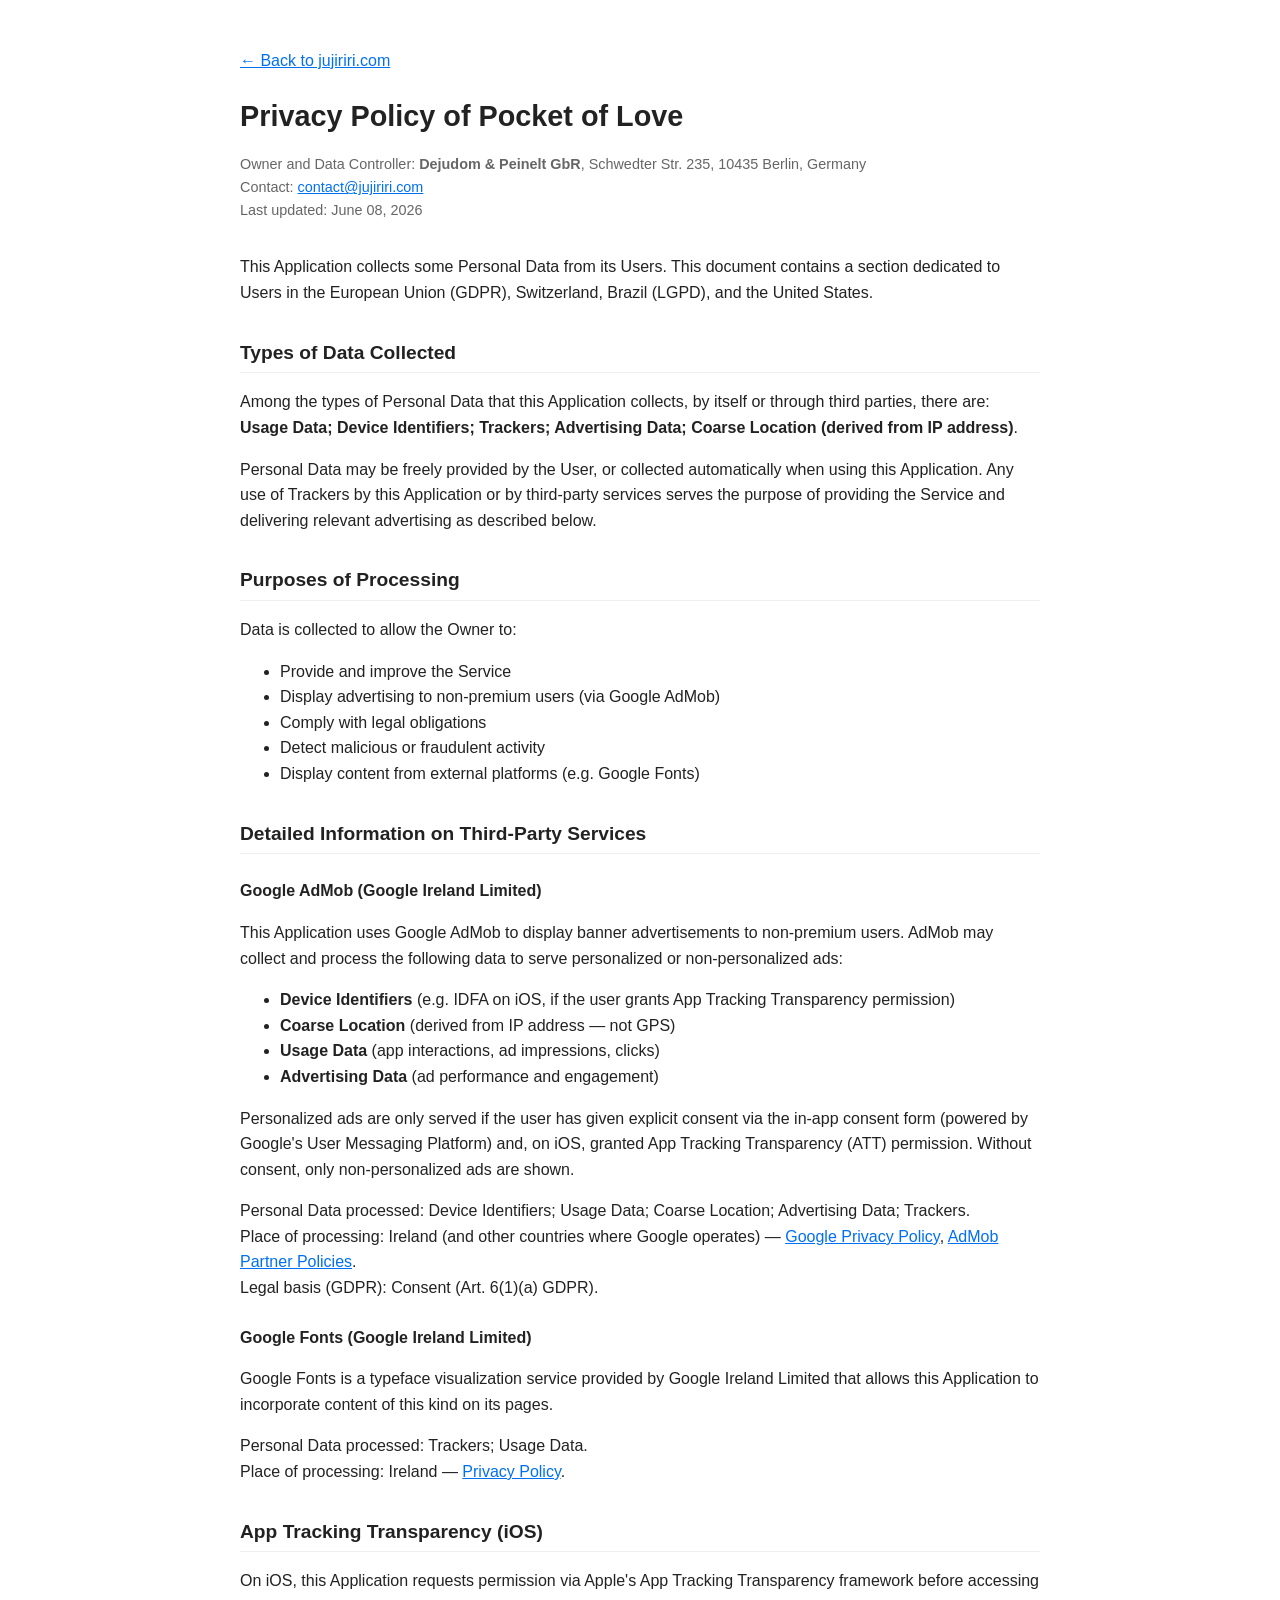
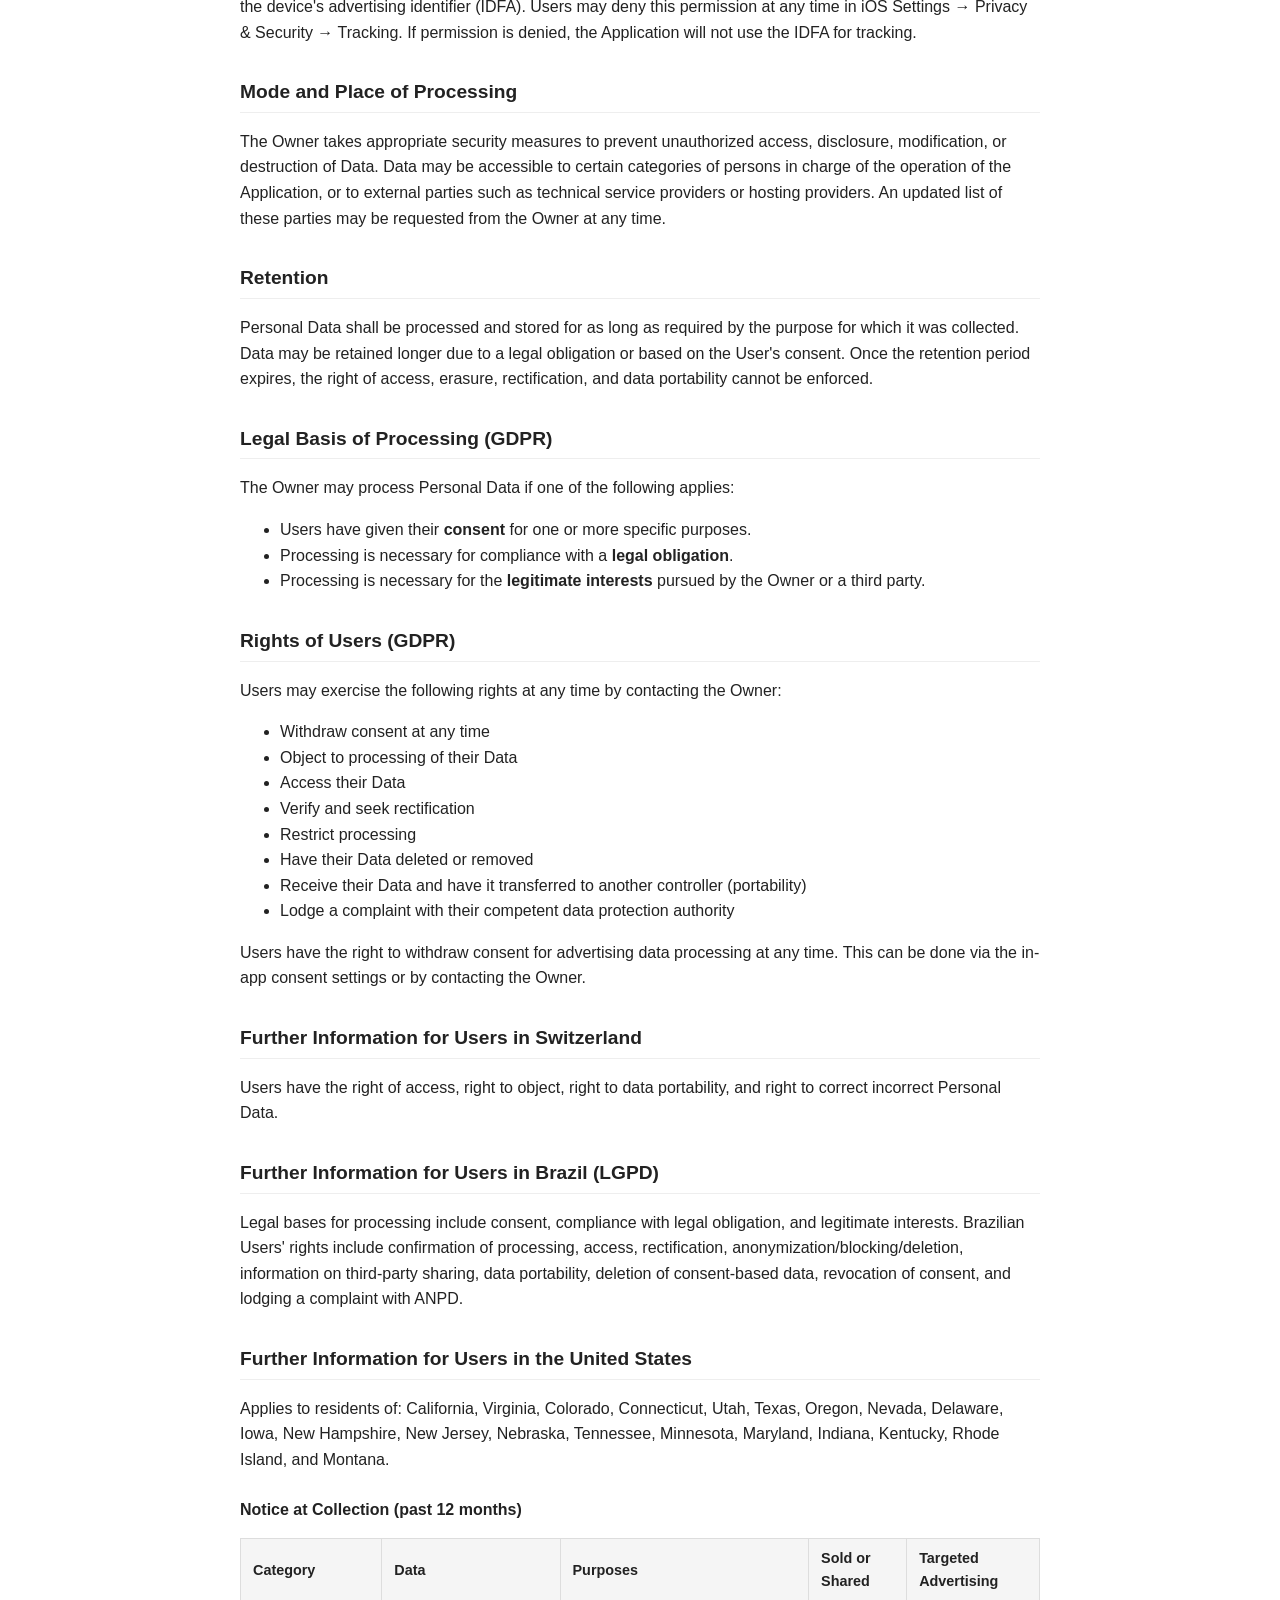
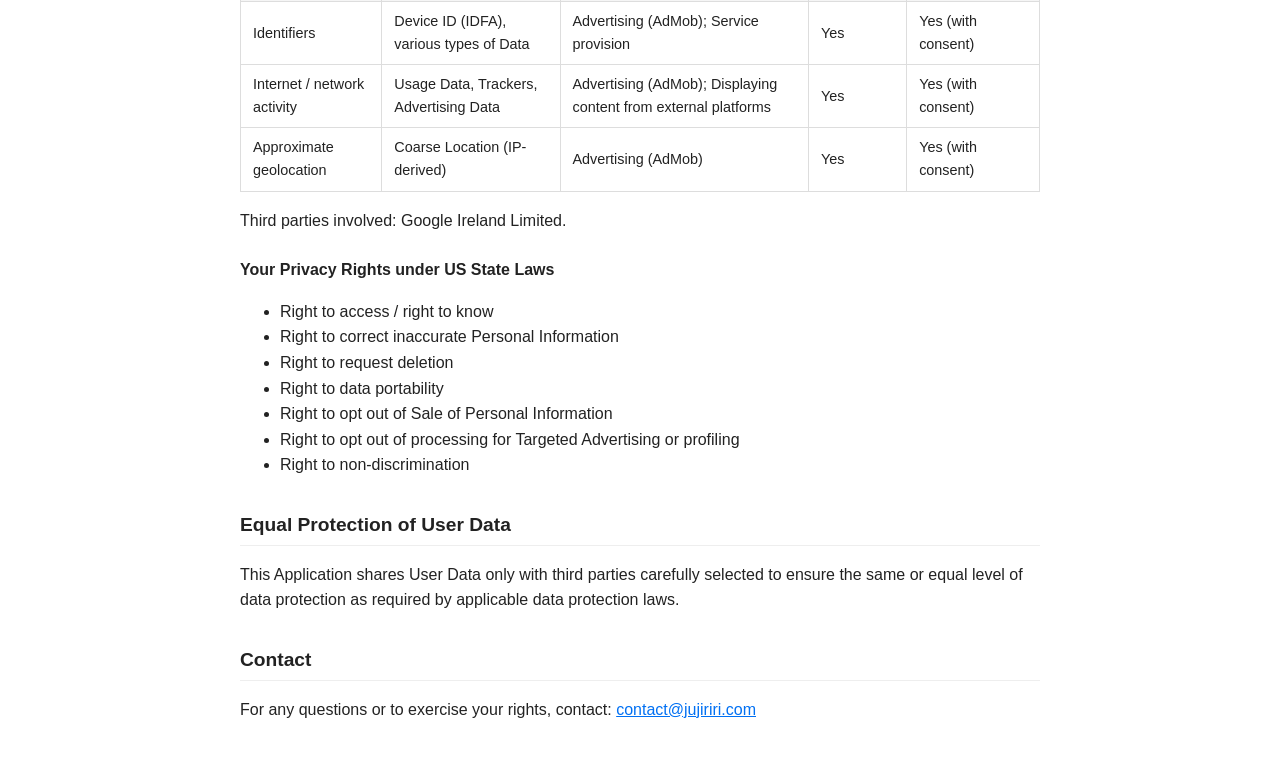
==== privacy-policy.html @ 614e5a9e "use own privacy policy" ====
<!DOCTYPE html>
<html lang="en">
<head>
  <meta charset="UTF-8" />
  <meta name="viewport" content="width=device-width, initial-scale=1.0" />
  <title>Privacy Policy – Pocket of Love</title>
  <style>
    body { font-family: -apple-system, BlinkMacSystemFont, "Segoe UI", sans-serif; max-width: 800px; margin: 0 auto; padding: 2rem 1.5rem; color: #222; line-height: 1.6; }
    h1 { font-size: 1.8rem; margin-bottom: 0.25rem; }
    h2 { font-size: 1.2rem; margin-top: 2rem; border-bottom: 1px solid #eee; padding-bottom: 0.25rem; }
    h3 { font-size: 1rem; margin-top: 1.5rem; }
    table { border-collapse: collapse; width: 100%; margin: 1rem 0; font-size: 0.9rem; }
    th, td { border: 1px solid #ddd; padding: 0.5rem 0.75rem; text-align: left; }
    th { background: #f5f5f5; }
    a { color: #0070f3; }
    .meta { color: #666; font-size: 0.9rem; margin-bottom: 2rem; }
  </style>
</head>
<body>

<p><a href="index.html">← Back to jujiriri.com</a></p>

<h1>Privacy Policy of Pocket of Love</h1>
<p class="meta">
  Owner and Data Controller: <strong>Dejudom &amp; Peinelt GbR</strong>, Schwedter Str. 235, 10435 Berlin, Germany<br>
  Contact: <a href="mailto:contact@jujiriri.com">contact@jujiriri.com</a><br>
  Last updated: June 08, 2026
</p>

<p>This Application collects some Personal Data from its Users. This document contains a section dedicated to Users in the European Union (GDPR), Switzerland, Brazil (LGPD), and the United States.</p>

<h2>Types of Data Collected</h2>
<p>Among the types of Personal Data that this Application collects, by itself or through third parties, there are: <strong>Usage Data; Device Identifiers; Trackers; Advertising Data; Coarse Location (derived from IP address)</strong>.</p>
<p>Personal Data may be freely provided by the User, or collected automatically when using this Application. Any use of Trackers by this Application or by third-party services serves the purpose of providing the Service and delivering relevant advertising as described below.</p>

<h2>Purposes of Processing</h2>
<p>Data is collected to allow the Owner to:</p>
<ul>
  <li>Provide and improve the Service</li>
  <li>Display advertising to non-premium users (via Google AdMob)</li>
  <li>Comply with legal obligations</li>
  <li>Detect malicious or fraudulent activity</li>
  <li>Display content from external platforms (e.g. Google Fonts)</li>
</ul>

<h2>Detailed Information on Third-Party Services</h2>

<h3>Google AdMob (Google Ireland Limited)</h3>
<p>This Application uses Google AdMob to display banner advertisements to non-premium users. AdMob may collect and process the following data to serve personalized or non-personalized ads:</p>
<ul>
  <li><strong>Device Identifiers</strong> (e.g. IDFA on iOS, if the user grants App Tracking Transparency permission)</li>
  <li><strong>Coarse Location</strong> (derived from IP address — not GPS)</li>
  <li><strong>Usage Data</strong> (app interactions, ad impressions, clicks)</li>
  <li><strong>Advertising Data</strong> (ad performance and engagement)</li>
</ul>
<p>Personalized ads are only served if the user has given explicit consent via the in-app consent form (powered by Google's User Messaging Platform) and, on iOS, granted App Tracking Transparency (ATT) permission. Without consent, only non-personalized ads are shown.</p>
<p>
  Personal Data processed: Device Identifiers; Usage Data; Coarse Location; Advertising Data; Trackers.<br>
  Place of processing: Ireland (and other countries where Google operates) — <a href="https://policies.google.com/privacy" target="_blank" rel="noopener">Google Privacy Policy</a>, <a href="https://support.google.com/admob/answer/6128543" target="_blank" rel="noopener">AdMob Partner Policies</a>.<br>
  Legal basis (GDPR): Consent (Art. 6(1)(a) GDPR).
</p>

<h3>Google Fonts (Google Ireland Limited)</h3>
<p>Google Fonts is a typeface visualization service provided by Google Ireland Limited that allows this Application to incorporate content of this kind on its pages.</p>
<p>
  Personal Data processed: Trackers; Usage Data.<br>
  Place of processing: Ireland — <a href="https://policies.google.com/privacy" target="_blank" rel="noopener">Privacy Policy</a>.
</p>

<h2>App Tracking Transparency (iOS)</h2>
<p>On iOS, this Application requests permission via Apple's App Tracking Transparency framework before accessing the device's advertising identifier (IDFA). Users may deny this permission at any time in iOS Settings → Privacy &amp; Security → Tracking. If permission is denied, the Application will not use the IDFA for tracking.</p>

<h2>Mode and Place of Processing</h2>
<p>The Owner takes appropriate security measures to prevent unauthorized access, disclosure, modification, or destruction of Data. Data may be accessible to certain categories of persons in charge of the operation of the Application, or to external parties such as technical service providers or hosting providers. An updated list of these parties may be requested from the Owner at any time.</p>

<h2>Retention</h2>
<p>Personal Data shall be processed and stored for as long as required by the purpose for which it was collected. Data may be retained longer due to a legal obligation or based on the User's consent. Once the retention period expires, the right of access, erasure, rectification, and data portability cannot be enforced.</p>

<h2>Legal Basis of Processing (GDPR)</h2>
<p>The Owner may process Personal Data if one of the following applies:</p>
<ul>
  <li>Users have given their <strong>consent</strong> for one or more specific purposes.</li>
  <li>Processing is necessary for compliance with a <strong>legal obligation</strong>.</li>
  <li>Processing is necessary for the <strong>legitimate interests</strong> pursued by the Owner or a third party.</li>
</ul>

<h2>Rights of Users (GDPR)</h2>
<p>Users may exercise the following rights at any time by contacting the Owner:</p>
<ul>
  <li>Withdraw consent at any time</li>
  <li>Object to processing of their Data</li>
  <li>Access their Data</li>
  <li>Verify and seek rectification</li>
  <li>Restrict processing</li>
  <li>Have their Data deleted or removed</li>
  <li>Receive their Data and have it transferred to another controller (portability)</li>
  <li>Lodge a complaint with their competent data protection authority</li>
</ul>
<p>Users have the right to withdraw consent for advertising data processing at any time. This can be done via the in-app consent settings or by contacting the Owner.</p>

<h2>Further Information for Users in Switzerland</h2>
<p>Users have the right of access, right to object, right to data portability, and right to correct incorrect Personal Data.</p>

<h2>Further Information for Users in Brazil (LGPD)</h2>
<p>Legal bases for processing include consent, compliance with legal obligation, and legitimate interests. Brazilian Users' rights include confirmation of processing, access, rectification, anonymization/blocking/deletion, information on third-party sharing, data portability, deletion of consent-based data, revocation of consent, and lodging a complaint with ANPD.</p>

<h2>Further Information for Users in the United States</h2>
<p>Applies to residents of: California, Virginia, Colorado, Connecticut, Utah, Texas, Oregon, Nevada, Delaware, Iowa, New Hampshire, New Jersey, Nebraska, Tennessee, Minnesota, Maryland, Indiana, Kentucky, Rhode Island, and Montana.</p>

<h3>Notice at Collection (past 12 months)</h3>
<table>
  <thead>
    <tr><th>Category</th><th>Data</th><th>Purposes</th><th>Sold or Shared</th><th>Targeted Advertising</th></tr>
  </thead>
  <tbody>
    <tr>
      <td>Identifiers</td>
      <td>Device ID (IDFA), various types of Data</td>
      <td>Advertising (AdMob); Service provision</td>
      <td>Yes</td>
      <td>Yes (with consent)</td>
    </tr>
    <tr>
      <td>Internet / network activity</td>
      <td>Usage Data, Trackers, Advertising Data</td>
      <td>Advertising (AdMob); Displaying content from external platforms</td>
      <td>Yes</td>
      <td>Yes (with consent)</td>
    </tr>
    <tr>
      <td>Approximate geolocation</td>
      <td>Coarse Location (IP-derived)</td>
      <td>Advertising (AdMob)</td>
      <td>Yes</td>
      <td>Yes (with consent)</td>
    </tr>
  </tbody>
</table>
<p>Third parties involved: Google Ireland Limited.</p>

<h3>Your Privacy Rights under US State Laws</h3>
<ul>
  <li>Right to access / right to know</li>
  <li>Right to correct inaccurate Personal Information</li>
  <li>Right to request deletion</li>
  <li>Right to data portability</li>
  <li>Right to opt out of Sale of Personal Information</li>
  <li>Right to opt out of processing for Targeted Advertising or profiling</li>
  <li>Right to non-discrimination</li>
</ul>

<h2>Equal Protection of User Data</h2>
<p>This Application shares User Data only with third parties carefully selected to ensure the same or equal level of data protection as required by applicable data protection laws.</p>

<h2>Contact</h2>
<p>For any questions or to exercise your rights, contact: <a href="mailto:contact@jujiriri.com">contact@jujiriri.com</a></p>

</body>
</html>
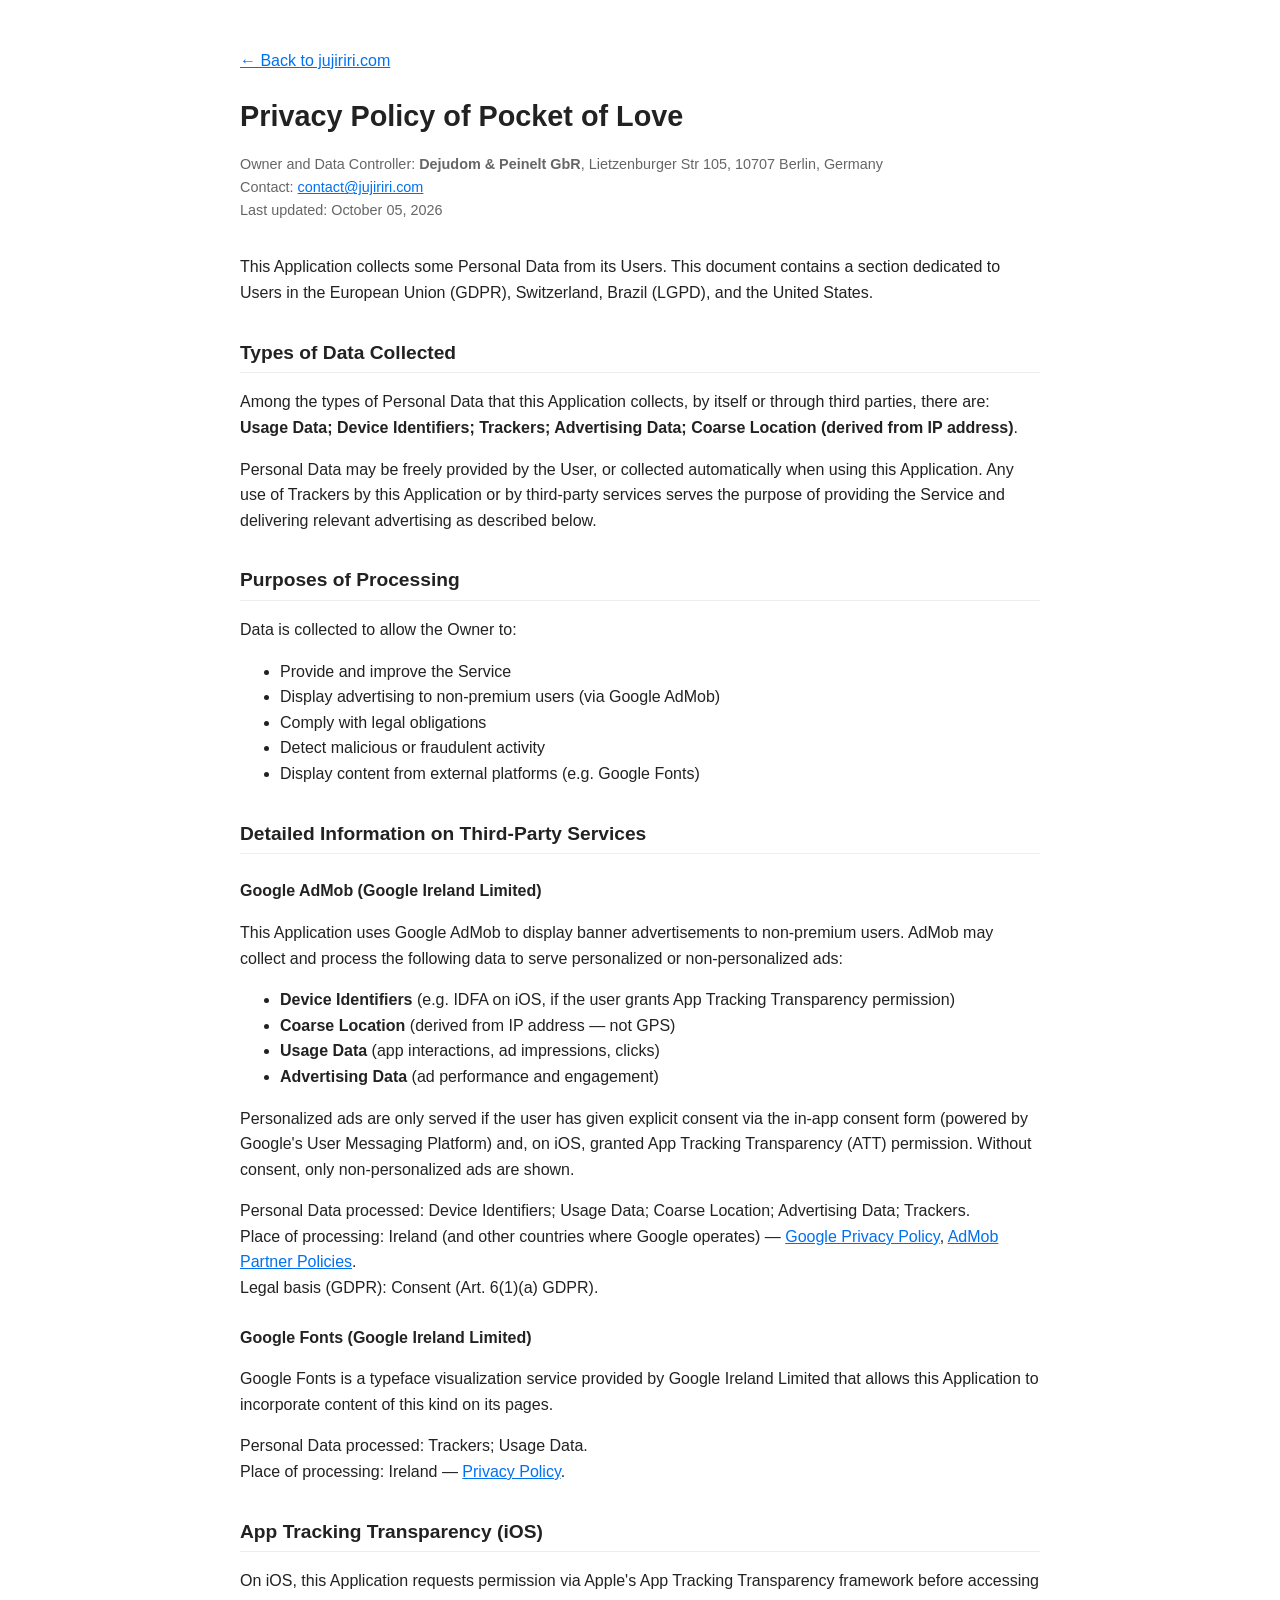
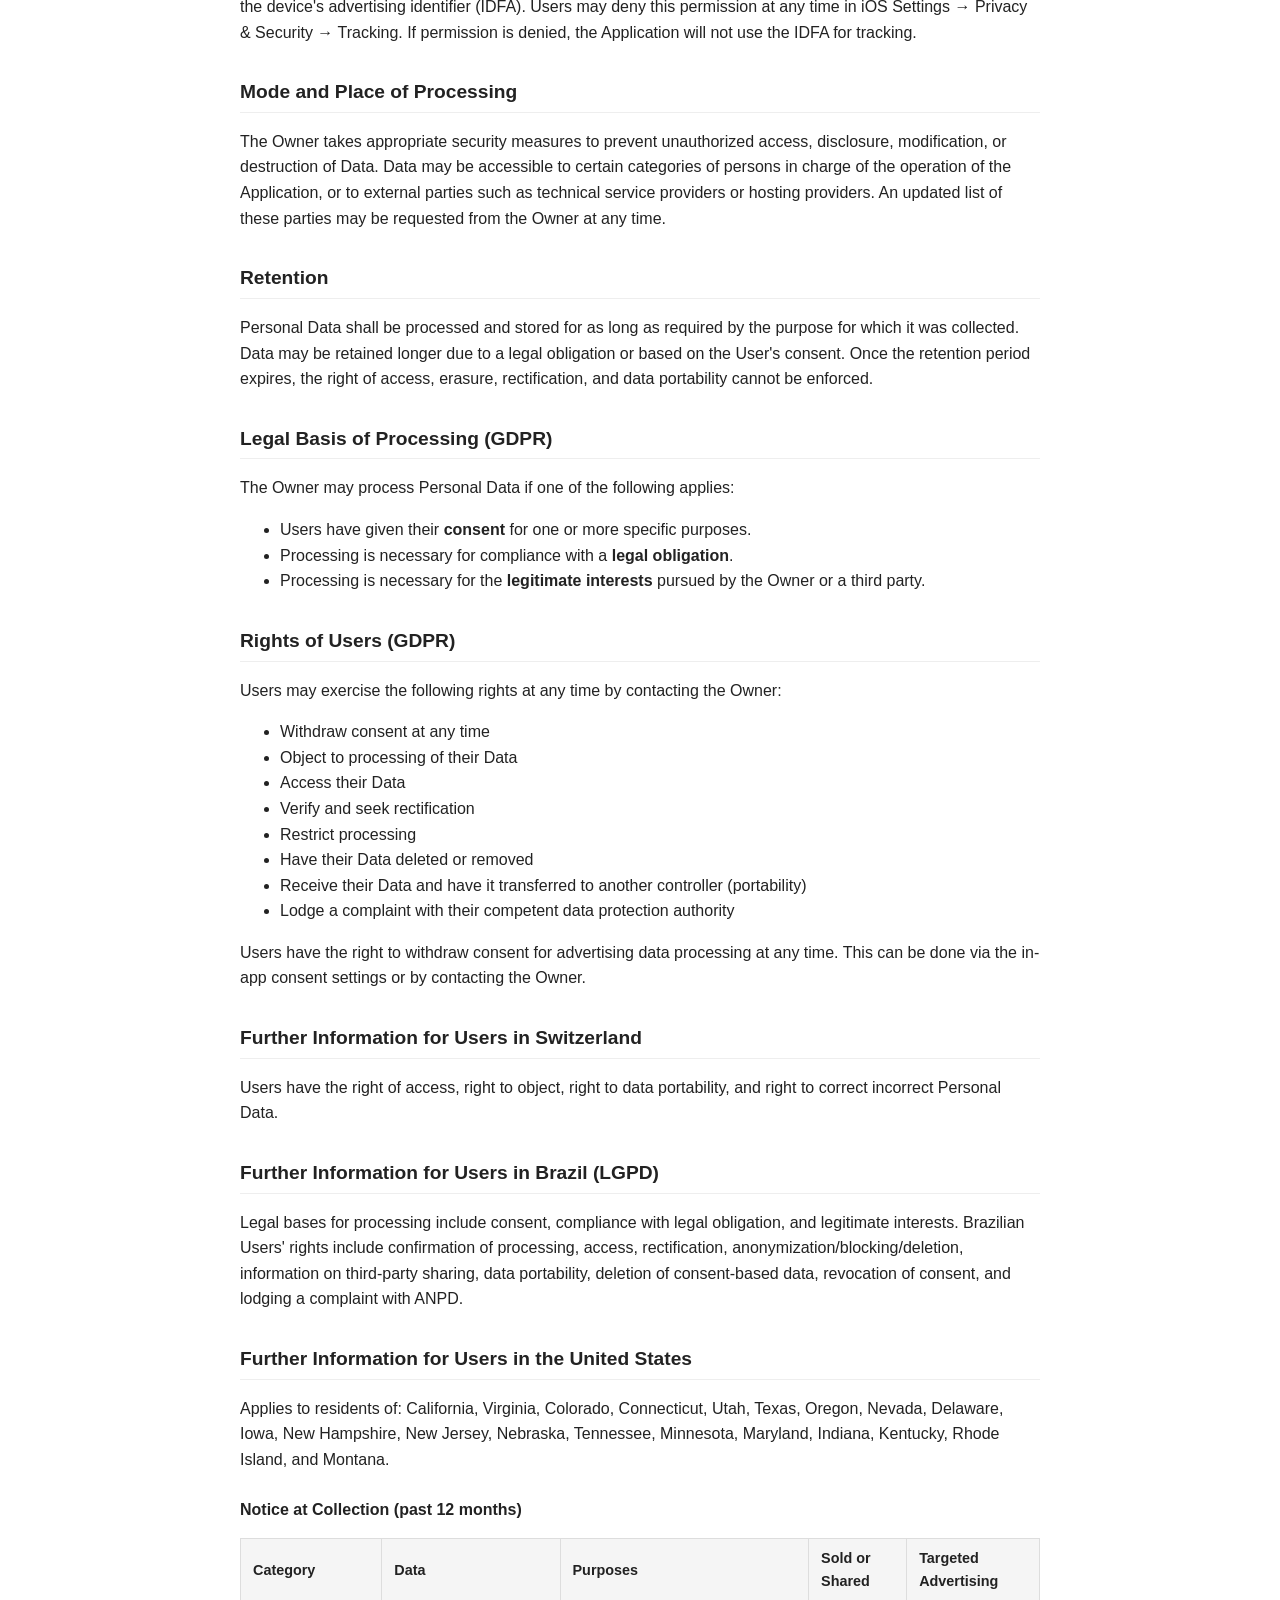
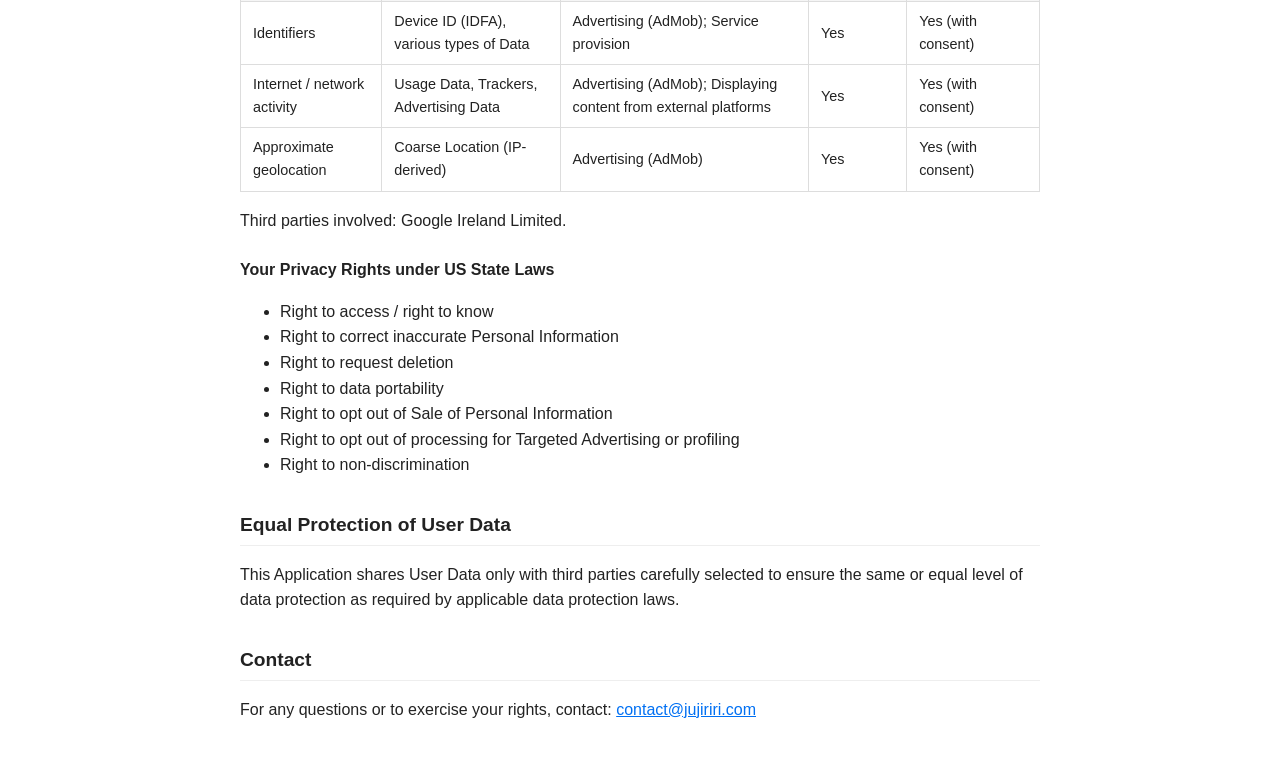
==== commit a00b0cf7: "update privacy policy" ====
--- a/privacy-policy.html
+++ b/privacy-policy.html
@@ -22,9 +22,9 @@
 
 <h1>Privacy Policy of Pocket of Love</h1>
 <p class="meta">
-  Owner and Data Controller: <strong>Dejudom &amp; Peinelt GbR</strong>, Schwedter Str. 235, 10435 Berlin, Germany<br>
+  Owner and Data Controller: <strong>Dejudom &amp; Peinelt GbR</strong>, Lietzenburger Str 105, 10707 Berlin, Germany<br>
   Contact: <a href="mailto:contact@jujiriri.com">contact@jujiriri.com</a><br>
-  Last updated: June 08, 2026
+  Last updated: October 05, 2026
 </p>
 
 <p>This Application collects some Personal Data from its Users. This document contains a section dedicated to Users in the European Union (GDPR), Switzerland, Brazil (LGPD), and the United States.</p>
